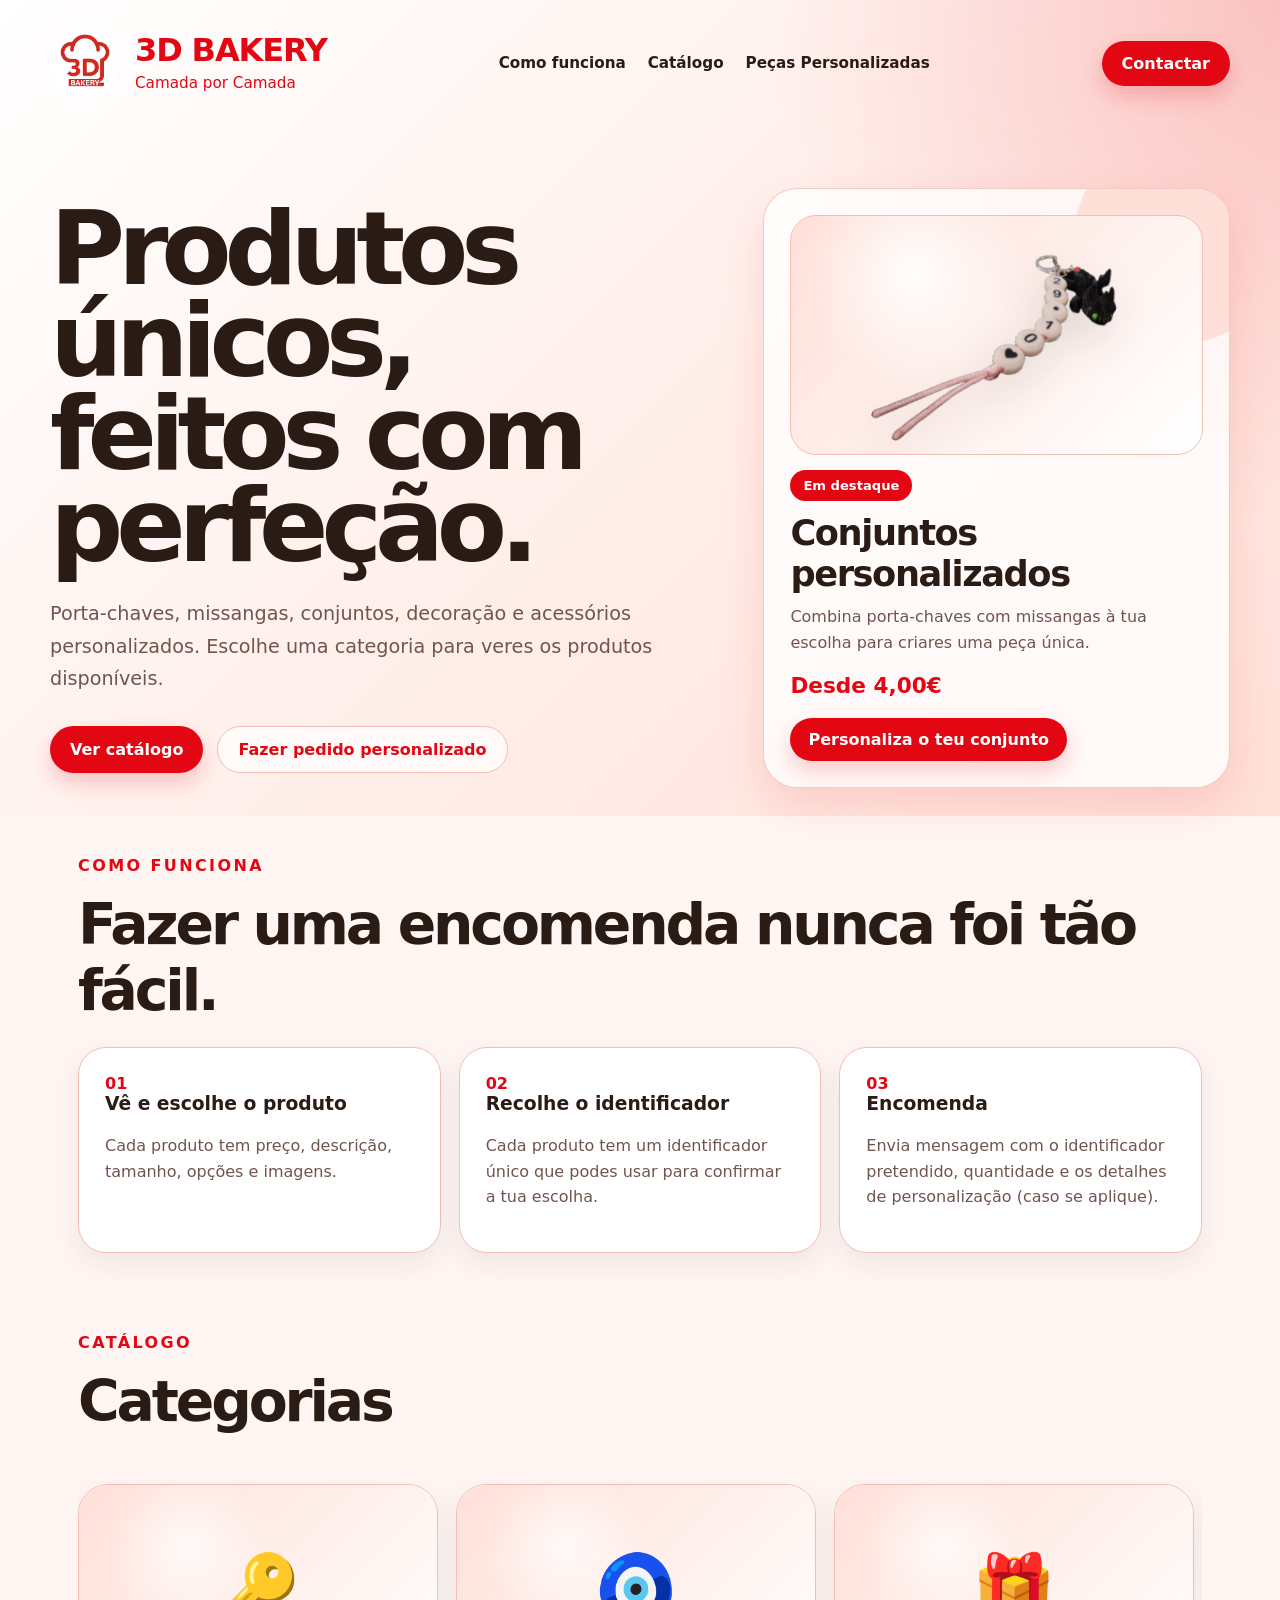
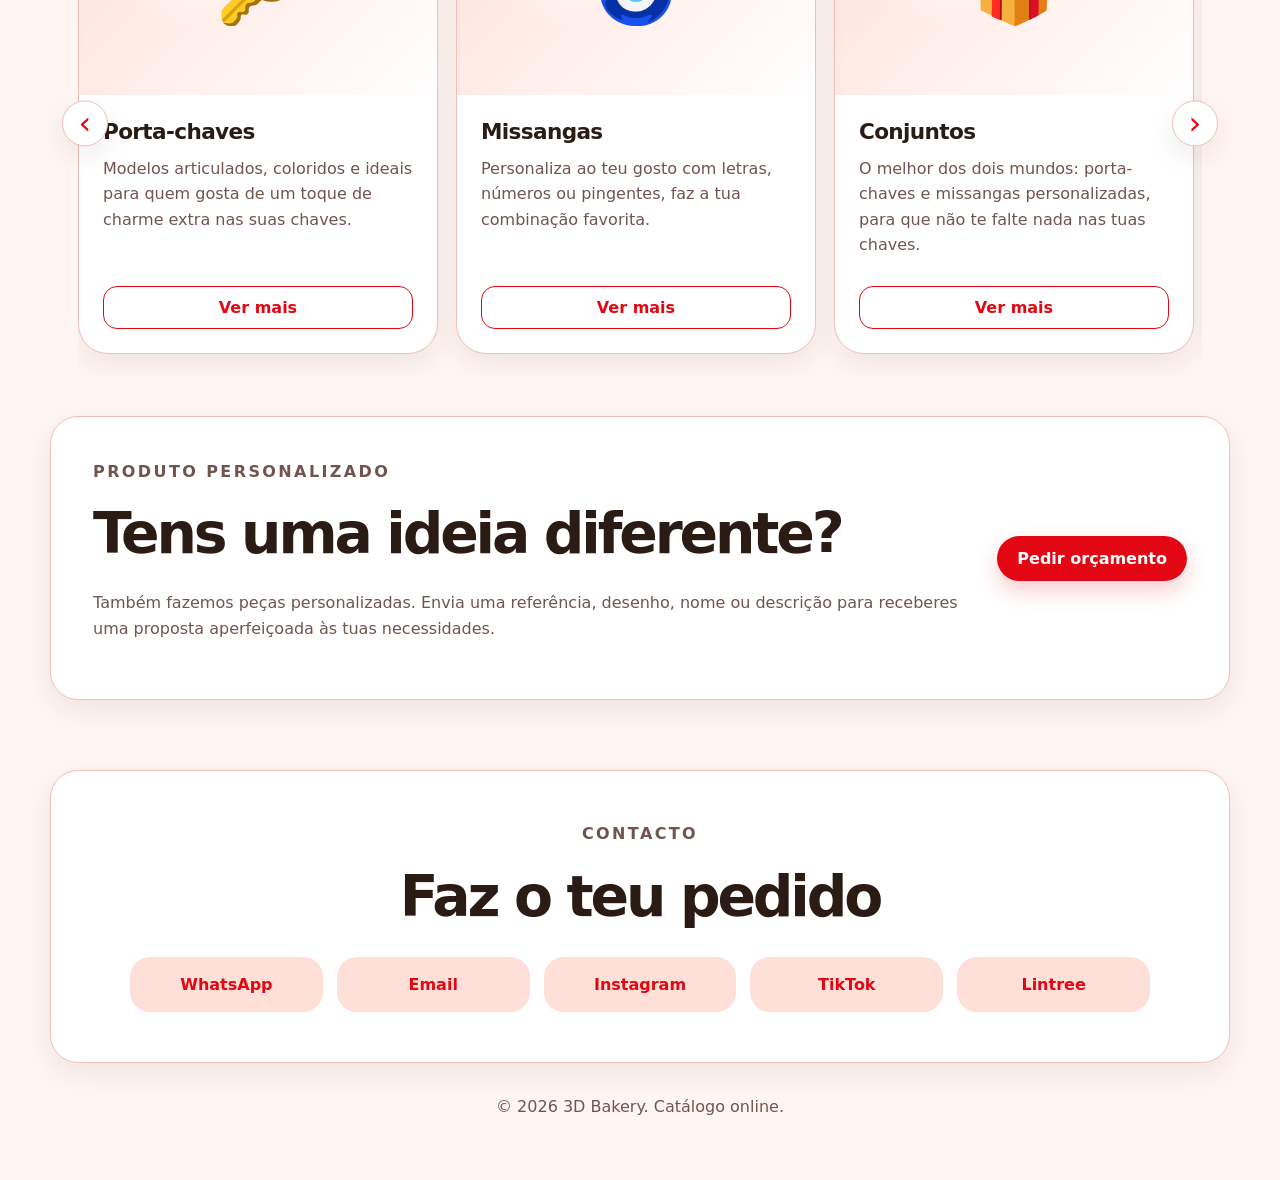
==== index.html @ d5591119 "First commit" ====
<!DOCTYPE html>
<html lang="pt">
<head>
  <link rel="icon" type="image/png" href="assets/logo-3d-bakery.png" />
  <meta charset="UTF-8" />
  <meta name="viewport" content="width=device-width, initial-scale=1.0" />

  <title>3D Bakery | Portefólio</title>
  <meta name="description" content="Catálogo online de produtos personalizados da 3D Bakery." />

  <link rel="stylesheet" href="style.css" />
</head>

<body>
  <header class="site-header">
    <nav class="navbar">
      <a class="brand" href="index.html">
        <img class="brand-logo" src="assets/logo-3d-bakery.png" alt="Logotipo 3D Bakery" />
        <div class="brand-text">
          <strong>3D Bakery</strong>
          <span>Camada por Camada</span>
        </div>
      </a>

      <div class="nav-links">
        <a href="index.html#como-funciona">Como funciona</a>
        <a href="index.html#catalogo">Catálogo</a>
        <a href="index.html#personalizado">Peças Personalizadas</a>
      </div>

      <a class="nav-button" href="index.html#contacto">Contactar</a>
    </nav>

    <section class="hero-content">
      <div class="hero-copy">
        <h1>Produtos únicos, feitos com perfeção.</h1>
        <p class="hero-text">
          Porta-chaves, missangas, conjuntos, decoração e acessórios personalizados.
          Escolhe uma categoria para veres os produtos disponíveis.
        </p>

        <div class="hero-actions">
          <a class="primary-button" href="#catalogo">Ver catálogo</a>
          <a class="secondary-button" href="#personalizado">Fazer pedido personalizado</a>
        </div>
      </div>

      <aside class="hero-card hero-feature-product">
        <div class="hero-feature-image">
          <img src="assets/feature-conjunto.png" alt="Conjunto personalizado com missangas" />
        </div>

        <div class="hero-feature-content">
          <span>Em destaque</span>
          <h2>Conjuntos personalizados</h2>
          <p>
            Combina porta-chaves com missangas à tua escolha para criares uma peça única.
          </p>

          <div class="hero-feature-meta">
            <strong>Desde 4,00€</strong>
          </div>

          <a class="hero-card-button" href="categoria.html?categoria=conjuntos">
            Personaliza o teu conjunto
          </a>
        </div>
      </aside>
    </section>
  </header>

  <main>
    <section id="como-funciona" class="section intro">
      <p class="eyebrow">Como funciona</p>
      <h2>Fazer uma encomenda nunca foi tão fácil.</h2>

      <div class="steps">
        <article>
          <span>01</span>
          <h3>Vê e escolhe o produto</h3>
          <p>Cada produto tem preço, descrição, tamanho, opções e imagens.</p>
        </article>

        <article>
          <span>02</span>
          <h3>Recolhe o identificador</h3>
          <p>Cada produto tem um identificador único que podes usar para confirmar a tua escolha.</p>
        </article>

        <article>
          <span>03</span>
          <h3>Encomenda</h3>
          <p>Envia mensagem com o identificador pretendido, quantidade e os detalhes de personalização (caso se aplique).</p>
        </article>
      </div>
    </section>

    <section id="catalogo" class="section categories-section">
      <div class="section-heading">
        <div>
          <p class="eyebrow">Catálogo</p>
          <h2>Categorias</h2>
        </div>
      </div>

      <div class="carousel-shell">
        <button class="carousel-control carousel-prev" aria-label="Categoria anterior">‹</button>
        <div id="categoryCarousel" class="category-carousel" aria-label="Carrossel de categorias"></div>
        <button class="carousel-control carousel-next" aria-label="Categoria seguinte">›</button>
      </div>
    </section>

    <section id="personalizado" class="section custom-order">
      <div>
        <p class="eyebrow">Produto personalizado</p>
        <h2>Tens uma ideia diferente?</h2>
        <p>
          Também fazemos peças personalizadas. Envia uma referência, desenho, nome ou descrição para receberes uma proposta aperfeiçoada às tuas necessidades.
        </p>
      </div>

      <a class="primary-button" href="#contacto">Pedir orçamento</a>
    </section>

    <section id="contacto" class="section contact">
      <p class="eyebrow">Contacto</p>
      <h2>Faz o teu pedido</h2>

      <div class="contact-grid">
        <a href="https://wa.me/351914263009" target="_blank" rel="noopener">WhatsApp</a>
        <a href="mailto:3dbake.house@gmail.com">Email</a>
        <a href="https://www.instagram.com/3d.bakery_" target="_blank" rel="noopener">Instagram</a>
        <a href="https://www.tiktok.com/@3d.bakery_" target="_blank" rel="noopener">TikTok</a>
        <a href="https://linktr.ee/3d.bakery" target="_blank" rel="noopener">Lintree</a>
      </div>
    </section>
  </main>

  <footer>
    <p>© <span id="year"></span> 3D Bakery. Catálogo online.</p>
  </footer>

  <script src="data.js"></script>
  <script src="home.js"></script>
</body>
</html>
---- style.css ----
:root {
  --bg: #fff6f4;
  --surface: #ffffff;
  --text: #2a1c14;
  --muted: #72544f;
  --brand: #e30713;
  --brand-dark: #b9050f;
  --soft: #ffe0d8;
  --soft-light: #fff0ec;
  --border: #f4bdb5;
  --shadow: 0 18px 45px rgba(227, 7, 19, 0.12);
  --shadow-soft: 0 10px 28px rgba(42, 28, 20, 0.08);
}

* {
  box-sizing: border-box;
}

html {
  scroll-behavior: smooth;
}

body {
  margin: 0;
  font-family: Inter, system-ui, -apple-system, BlinkMacSystemFont, "Segoe UI", sans-serif;
  background: var(--bg);
  color: var(--text);
}

a,
button,
input {
  font: inherit;
}

a {
  color: inherit;
  text-decoration: none;
}

button {
  border: 0;
  cursor: pointer;
}

.site-header,
.page-header {
  padding: 28px;
  background:
    radial-gradient(circle at top right, rgba(227, 7, 19, 0.18), transparent 34%),
    linear-gradient(135deg, #ffffff 0%, #ffe0d8 100%);
}

.site-header {
  min-height: 82vh;
}

.page-header {
  border-bottom: 1px solid var(--border);
}

.navbar {
  max-width: 1180px;
  margin: 0 auto;
  display: flex;
  justify-content: space-between;
  gap: 22px;
  align-items: center;
}

.brand {
  display: flex;
  align-items: center;
  gap: 15px;
  min-width: 0;
}

.brand-logo {
  width: 70px;
  height: 70px;
  object-fit: contain;
  flex: 0 0 auto;
}

.brand-text {
  min-width: 0;
}

.brand-text strong {
  display: block;
  color: var(--brand);
  font-size: clamp(1.35rem, 3vw, 2rem);
  line-height: 1;
  letter-spacing: -0.035em;
  text-transform: uppercase;
}

.brand-text span {
  display: block;
  color: var(--brand);
  font-size: 0.95rem;
  margin-top: 8px;
}

.nav-links {
  display: flex;
  align-items: center;
  justify-content: center;
  gap: 22px;
  flex: 1;
}

.nav-links a {
  color: var(--text);
  font-size: 0.95rem;
  font-weight: 800;
  transition: 0.2s ease;
  white-space: nowrap;
}

.nav-links a:hover {
  color: var(--brand);
}

.nav-button,
.primary-button,
.secondary-button {
  display: inline-flex;
  align-items: center;
  justify-content: center;
  border-radius: 999px;
  padding: 13px 20px;
  font-weight: 850;
  transition: 0.2s ease;
  white-space: nowrap;
}

.nav-button,
.primary-button {
  background: var(--brand);
  color: white;
  box-shadow: 0 10px 22px rgba(227, 7, 19, 0.20);
}

.nav-button:hover,
.primary-button:hover {
  transform: translateY(-2px);
  background: var(--brand-dark);
}

.secondary-button {
  border: 1px solid var(--border);
  background: rgba(255, 255, 255, 0.72);
  color: var(--brand);
}

.secondary-button:hover {
  transform: translateY(-2px);
  background: white;
}

.hero-content {
  max-width: 1180px;
  margin: 90px auto 0;
  display: grid;
  grid-template-columns: 1.18fr 0.82fr;
  gap: 42px;
  align-items: center;
}

.eyebrow {
  text-transform: uppercase;
  letter-spacing: 0.15em;
  color: var(--brand);
  font-weight: 900;
  font-size: 1rem;
}

h1,
h2,
h3,
p {
  margin-top: 0;
}

h1 {
  font-size: clamp(3rem, 8vw, 6.6rem);
  line-height: 0.9;
  letter-spacing: -0.07em;
  margin-bottom: 26px;
}

.hero-text {
  max-width: 680px;
  color: var(--muted);
  font-size: 1.2rem;
  line-height: 1.7;
}

.hero-actions {
  display: flex;
  flex-wrap: wrap;
  gap: 14px;
  margin-top: 30px;
}

.hero-card {
  background: rgba(255, 255, 255, 0.78);
  backdrop-filter: blur(16px);
  border: 1px solid rgba(244, 189, 181, 0.8);
  border-radius: 34px;
  padding: 34px;
  box-shadow: var(--shadow);
  min-height: 360px;
  display: flex;
  flex-direction: column;
  justify-content: flex-end;
  position: relative;
  overflow: hidden;
}

.hero-card::before {
  content: "";
  position: absolute;
  width: 185px;
  height: 185px;
  top: -44px;
  right: -44px;
  border-radius: 50%;
  background: var(--soft);
}

.hero-card span,
.hero-card h2,
.hero-card p,
.hero-card strong {
  position: relative;
}

.hero-card span {
  width: fit-content;
  background: var(--brand);
  color: white;
  padding: 8px 13px;
  border-radius: 999px;
  font-size: 0.82rem;
  font-weight: 850;
}

.hero-card h2 {
  margin: 22px 0 10px;
  font-size: 2.2rem;
  letter-spacing: -0.04em;
}

.hero-card p {
  color: var(--muted);
  line-height: 1.6;
}

.section {
  max-width: 1180px;
  margin: 0 auto;
  padding: 40px 28px;
}

.section-heading {
  display: flex;
  gap: 22px;
  align-items: end;
  justify-content: space-between;
  margin-bottom: 22px;
}

.section-note,
.page-description {
  color: var(--muted);
  line-height: 1.6;
}

.intro h2,
.categories-section h2,
.products-section h2,
.custom-order h2,
.contact h2 {
  font-size: clamp(2rem, 5vw, 3.55rem);
  letter-spacing: -0.055em;
  margin-bottom: 24px;
}

.page-title {
  font-size: clamp(2.4rem, 6vw, 5rem);
  line-height: 0.92;
  letter-spacing: -0.065em;
  margin-bottom: 14px;
}

.steps {
  display: grid;
  grid-template-columns: repeat(3, 1fr);
  gap: 18px;
}

.steps article,
.product-card,
.contact,
.custom-order {
  background: var(--surface);
  border: 1px solid var(--border);
  border-radius: 28px;
  box-shadow: var(--shadow-soft);
}

.steps article {
  padding: 26px;
}

.steps span {
  color: var(--brand);
  font-weight: 900;
}

.steps p,
.product-card p,
.contact p,
.custom-order p {
  color: var(--muted);
  line-height: 1.6;
}

.carousel-shell {
  position: relative;
}

.category-carousel {
  display: grid;
  grid-auto-flow: column;
  grid-auto-columns: calc((100% - 36px) / 3);
  gap: 18px;
  overflow-x: auto;
  overscroll-behavior-inline: contain;
  scroll-snap-type: inline mandatory;
  scroll-behavior: smooth;
  padding: 4px 4px 22px;
  scrollbar-width: thin;
}

.category-card {
  scroll-snap-align: start;
  background: var(--surface);
  border: 1px solid var(--border);
  border-radius: 30px;
  overflow: hidden;
  box-shadow: var(--shadow-soft);
  display: grid;
  grid-template-rows: 210px 1fr;
  min-height: 470px;
  transition: 0.2s ease;
}

.category-card:hover {
  transform: translateY(-5px);
  box-shadow: var(--shadow);
}

.category-visual,
.product-image,
.gallery-main {
  display: grid;
  place-items: center;
  background:
    radial-gradient(circle at 30% 30%, rgba(255, 255, 255, 0.75), transparent 28%),
    linear-gradient(135deg, var(--soft), #ffffff);
}

.category-placeholder,
.product-placeholder {
  font-size: 4.2rem;
  color: var(--brand);
  font-weight: 950;
}

.category-image,
.product-image-image,
.product-image img,
.gallery-main img {
  width: 100%;
  height: 100%;
  object-fit: cover;
}

.category-info {
  padding: 24px;
  display: grid;
  grid-template-rows: auto 1fr auto;
  gap: 12px;
}

.category-info h3 {
  margin: 0;
  font-size: 1.35rem;
  letter-spacing: -0.03em;
}

.category-info p {
  color: var(--muted);
  line-height: 1.6;
  margin: 0;
}

.carousel-control {
  position: absolute;
  top: 50%;
  z-index: 3;
  width: 46px;
  height: 46px;
  border-radius: 999px;
  transform: translateY(-60%);
  background: white;
  color: var(--brand);
  border: 1px solid var(--border);
  box-shadow: var(--shadow-soft);
  font-size: 2rem;
  line-height: 1;
  display: grid;
  place-items: center;
  transition: 0.2s ease;
}

.carousel-control:hover {
  background: var(--brand);
  color: white;
}

.carousel-prev {
  left: -16px;
}

.carousel-next {
  right: -16px;
}

.custom-order {
  display: flex;
  justify-content: space-between;
  align-items: center;
  gap: 28px;
  padding: 42px;
  margin-bottom: 70px;
}

.filters {
  display: flex;
  gap: 12px;
  flex-wrap: wrap;
}

input {
  min-height: 48px;
  min-width: min(340px, 100%);
  border-radius: 16px;
  border: 1px solid var(--border);
  padding: 0 16px;
  background: white;
  color: var(--text);
  outline: none;
}

input:focus {
  border-color: var(--brand);
  box-shadow: 0 0 0 4px rgba(227, 7, 19, 0.16);
}

.category-row {
  display: flex;
  gap: 12px;
  overflow-x: auto;
  overscroll-behavior-inline: contain;
  scroll-snap-type: inline mandatory;
  padding: 3px 3px 18px;
  margin-bottom: 16px;
  scrollbar-width: thin;
}

.category-button {
  min-width: 145px;
  min-height: 58px;
  scroll-snap-align: start;
  flex: 0 0 auto;
  display: inline-flex;
  align-items: center;
  justify-content: center;
  text-align: center;
  line-height: 1.15;
  padding: 11px 18px;
  border-radius: 18px;
  background: white;
  color: var(--brand);
  border: 1px solid var(--border);
  font-weight: 850;
  box-shadow: 0 8px 18px rgba(42, 28, 20, 0.05);
  transition: 0.2s ease;
}

.category-button:hover {
  transform: translateY(-2px);
  border-color: var(--brand);
}

.category-button.active {
  background: var(--brand);
  color: white;
  border-color: var(--brand);
}

.product-grid {
  display: grid;
  grid-template-columns: repeat(3, 1fr);
  gap: 18px;
  align-items: stretch;
}

.product-card {
  overflow: hidden;
  transition: 0.2s ease;
  display: flex;
  flex-direction: column;
  min-height: 100%;
}

.product-card:hover {
  transform: translateY(-5px);
  box-shadow: var(--shadow);
}

.product-image {
  height: 220px;
  overflow: hidden;
}

.product-info {
  padding: 22px;
  display: grid;
  grid-template-rows: auto 1fr auto auto;
  gap: 12px;
  flex: 1;
}

.product-top {
  display: flex;
  align-items: flex-start;
  justify-content: space-between;
  gap: 14px;
}

.product-top h3 {
  margin-bottom: 0;
  font-size: 1.22rem;
  letter-spacing: -0.025em;
}

.badge {
  display: inline-flex;
  align-items: center;
  justify-content: center;
  min-height: 32px;
  background: var(--soft);
  color: var(--brand);
  border-radius: 999px;
  padding: 7px 10px;
  font-size: 0.74rem;
  font-weight: 900;
  white-space: nowrap;
}

.product-description {
  margin: 0;
}

.product-meta {
  display: flex;
  flex-wrap: wrap;
  gap: 8px;
  margin-top: 2px;
}

.product-meta span {
  display: inline-flex;
  align-items: center;
  min-height: 31px;
  padding: 7px 10px;
  border-radius: 999px;
  background: var(--soft-light);
  color: var(--text);
  font-size: 0.82rem;
  font-weight: 750;
}

.product-bottom {
  display: flex;
  align-items: center;
  justify-content: space-between;
  gap: 12px;
  margin-top: 2px;
}

.price {
  display: block;
  color: var(--brand);
  font-size: 1.32rem;
  font-weight: 950;
  white-space: nowrap;
}

.small-button {
  min-width: 104px;
  text-align: center;
  background: white;
  color: var(--brand);
  border: 1px solid var(--brand);
  border-radius: 14px;
  padding: 11px 14px;
  font-weight: 850;
  transition: 0.2s ease;
}

.small-button:hover {
  background: var(--brand);
  color: white;
}

.back-link {
  display: inline-flex;
  margin-bottom: 26px;
  color: var(--brand);
  font-weight: 850;
}

.product-detail {
  display: grid;
  grid-template-columns: 1fr 0.82fr;
  gap: 34px;
  align-items: start;
}

.product-gallery {
  display: grid;
  gap: 14px;
}

.gallery-main {
  height: min(560px, 62vw);
  min-height: 330px;
  border: 1px solid var(--border);
  border-radius: 32px;
  overflow: hidden;
  box-shadow: var(--shadow-soft);
}

.placeholder-gallery {
  background:
    radial-gradient(circle at 30% 30%, rgba(255, 255, 255, 0.75), transparent 28%),
    linear-gradient(135deg, var(--soft), #ffffff);
}

.product-placeholder.large {
  font-size: 7rem;
}

.gallery-thumbs {
  display: flex;
  gap: 12px;
  overflow-x: auto;
  padding-bottom: 8px;
}

.thumb-button {
  width: 88px;
  height: 88px;
  flex: 0 0 auto;
  border-radius: 18px;
  border: 2px solid transparent;
  overflow: hidden;
  background: white;
  padding: 0;
}

.thumb-button.active {
  border-color: var(--brand);
}

.thumb-button img {
  width: 100%;
  height: 100%;
  object-fit: cover;
}

.product-detail-copy {
  background: white;
  border: 1px solid var(--border);
  border-radius: 32px;
  padding: 34px;
  box-shadow: var(--shadow-soft);
}

.product-long-description {
  color: var(--muted);
  line-height: 1.7;
  font-size: 1.05rem;
}

.detail-list {
  display: grid;
  gap: 12px;
  margin: 28px 0;
}

.detail-list div {
  display: flex;
  justify-content: space-between;
  gap: 20px;
  border: 1px solid var(--border);
  background: var(--soft-light);
  border-radius: 18px;
  padding: 16px;
}

.detail-list span {
  color: var(--muted);
}

.detail-list strong {
  color: var(--brand);
  text-align: right;
}

.contact {
  text-align: center;
  padding: 50px 28px;
}

.contact-grid {
  display: grid;
  max-width: 1020px;
  margin: 28px auto 0;
  grid-template-columns: repeat(5, 1fr);
  gap: 14px;
}

.contact-grid a {
  background: var(--soft);
  color: var(--brand);
  padding: 18px;
  border-radius: 20px;
  font-weight: 900;
}

footer {
  text-align: center;
  color: var(--muted);
  padding: 34px 20px 48px;
}

.empty {
  grid-column: 1 / -1;
  text-align: center;
  background: white;
  border-radius: 24px;
  border: 1px solid var(--border);
  padding: 50px 20px;
  color: var(--muted);
}

@media (max-width: 1050px) {
  .nav-links {
    display: none;
  }
}

@media (max-width: 980px) {
  .hero-content,
  .product-grid,
  .product-detail {
    grid-template-columns: repeat(2, 1fr);
  }

  .hero-copy,
  .product-gallery,
  .product-detail-copy {
    grid-column: 1 / -1;
  }

  .category-carousel {
    grid-auto-columns: calc((100% - 18px) / 2);
  }
}

@media (max-width: 760px) {
  .hero-content,
  .steps,
  .product-grid,
  .contact-grid,
  .product-detail {
    grid-template-columns: 1fr;
  }

  .section-heading,
  .custom-order {
    align-items: stretch;
    flex-direction: column;
  }

  .filters {
    flex-direction: column;
  }

  input {
    width: 100%;
  }

  h1 {
    font-size: 3.5rem;
  }

  .site-header,
  .page-header {
    padding: 20px;
  }

  .navbar {
    align-items: center;
  }

  .brand-logo {
    width: 58px;
    height: 58px;
  }

  .brand-text strong {
    font-size: 1.35rem;
  }

  .brand-text span {
    font-size: 0.82rem;
  }

  .nav-button {
    display: none;
  }

  .category-carousel {
    grid-auto-columns: 86%;
  }

  .carousel-control {
    display: none;
  }

  .category-button {
    min-width: 132px;
  }
}

/* Feature product card in hero */
.hero-feature-product {
  justify-content: space-between;
  gap: 20px;
  min-height: 430px;
  padding: 26px;
}

.hero-feature-product::before {
  width: 210px;
  height: 210px;
  top: -55px;
  right: -55px;
}

.hero-feature-image {
  position: relative;
  height: 240px;
  border-radius: 26px;
  background:
    radial-gradient(circle at 30% 25%, rgba(255, 255, 255, 0.9), transparent 32%),
    linear-gradient(135deg, var(--soft), #ffffff);
  border: 1px solid var(--border);
  display: grid;
  place-items: center;
  overflow: hidden;
}

.hero-feature-image img {
  width: 55%;
  height: 86%;
  object-fit: contain;
  transform: rotate(20deg);
  filter: drop-shadow(0 18px 20px rgba(42, 28, 20, 0.14));
}

.hero-feature-content {
  position: relative;
}

.hero-feature-content h2 {
  margin: 18px 0 10px;
}

.hero-feature-meta {
  position: relative;
  display: flex;
  align-items: center;
  gap: 10px;
  flex-wrap: wrap;
  margin: 18px 0 20px;
}

.hero-feature-meta strong {
  color: var(--brand);
  font-size: 1.35rem;
}

.hero-feature-meta small {
  background: var(--soft);
  color: var(--brand);
  border-radius: 999px;
  padding: 7px 10px;
  font-weight: 900;
}

.hero-card-button {
  position: relative;
  display: inline-flex;
  width: fit-content;
  align-items: center;
  justify-content: center;
  border-radius: 999px;
  padding: 12px 18px;
  background: var(--brand);
  color: white;
  font-weight: 850;
  box-shadow: 0 10px 22px rgba(227, 7, 19, 0.20);
  transition: 0.2s ease;
}

.hero-card-button:hover {
  transform: translateY(-2px);
  background: var(--brand-dark);
}
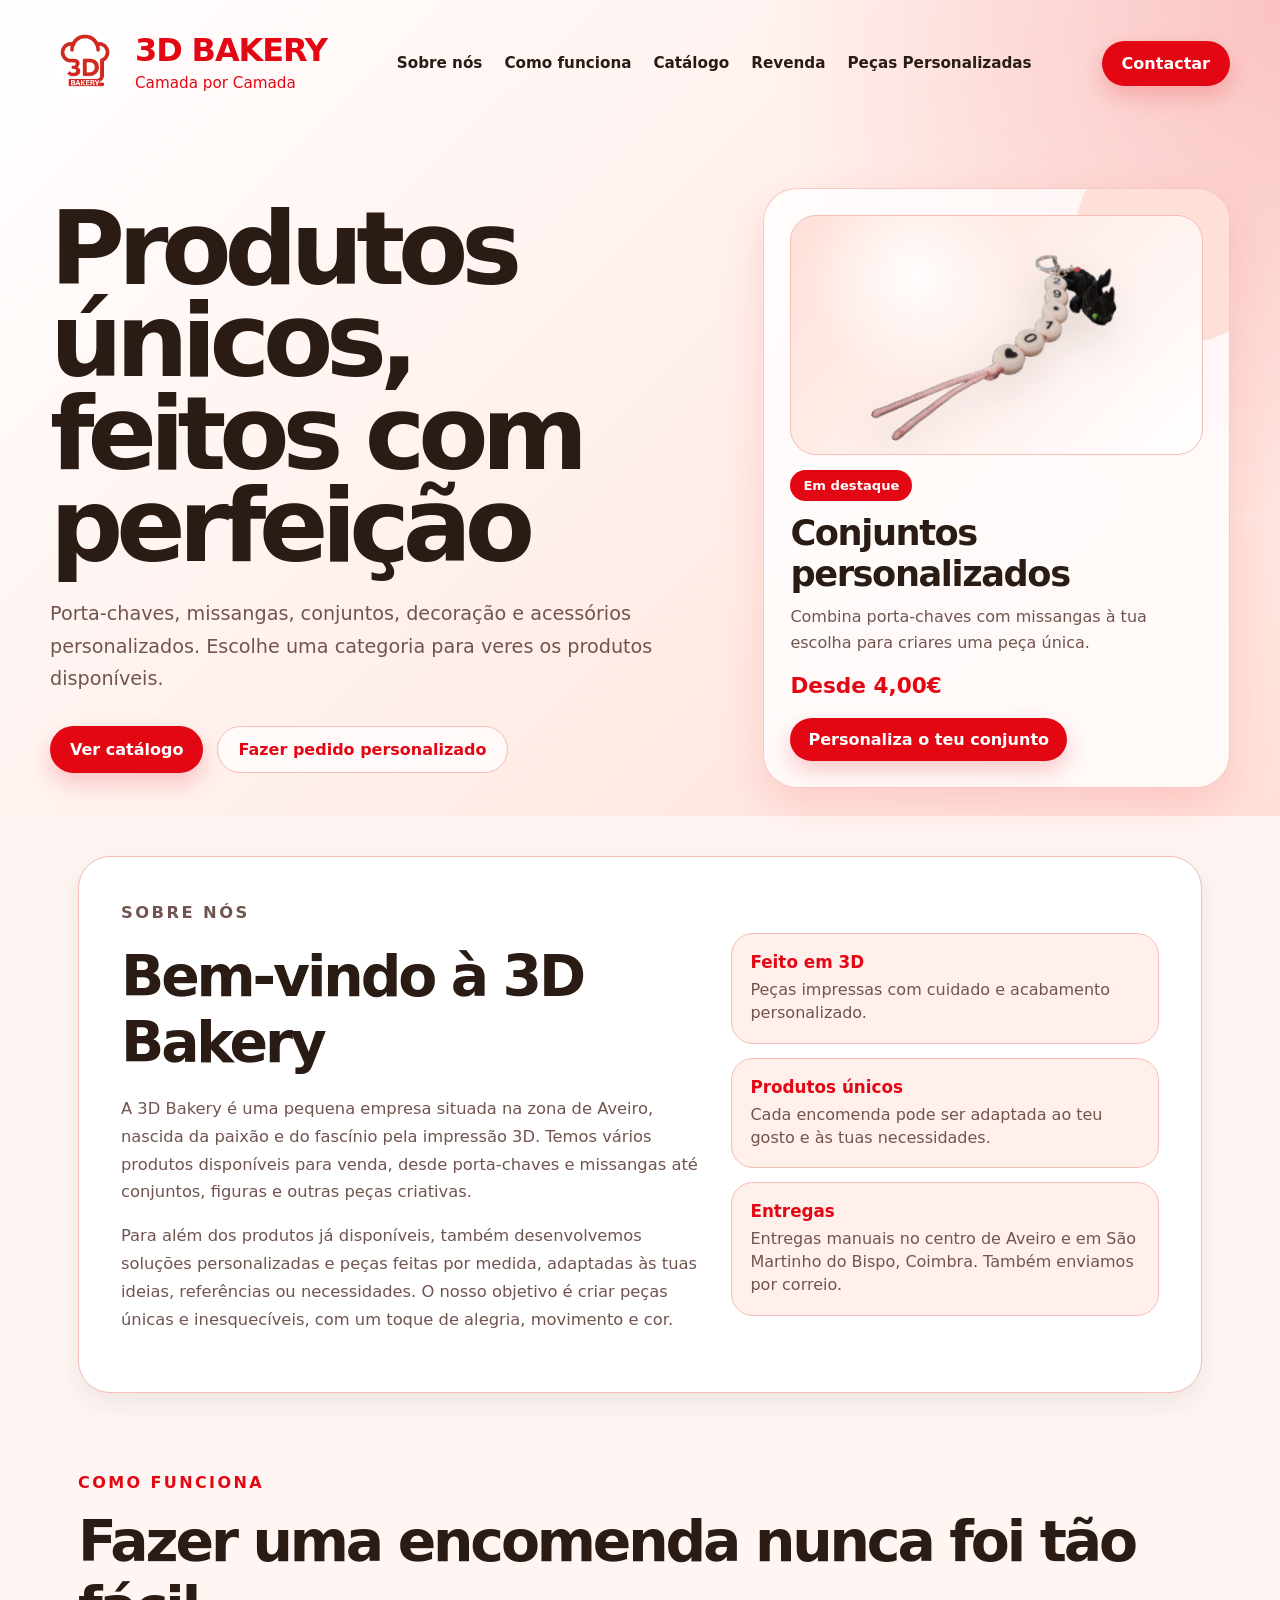
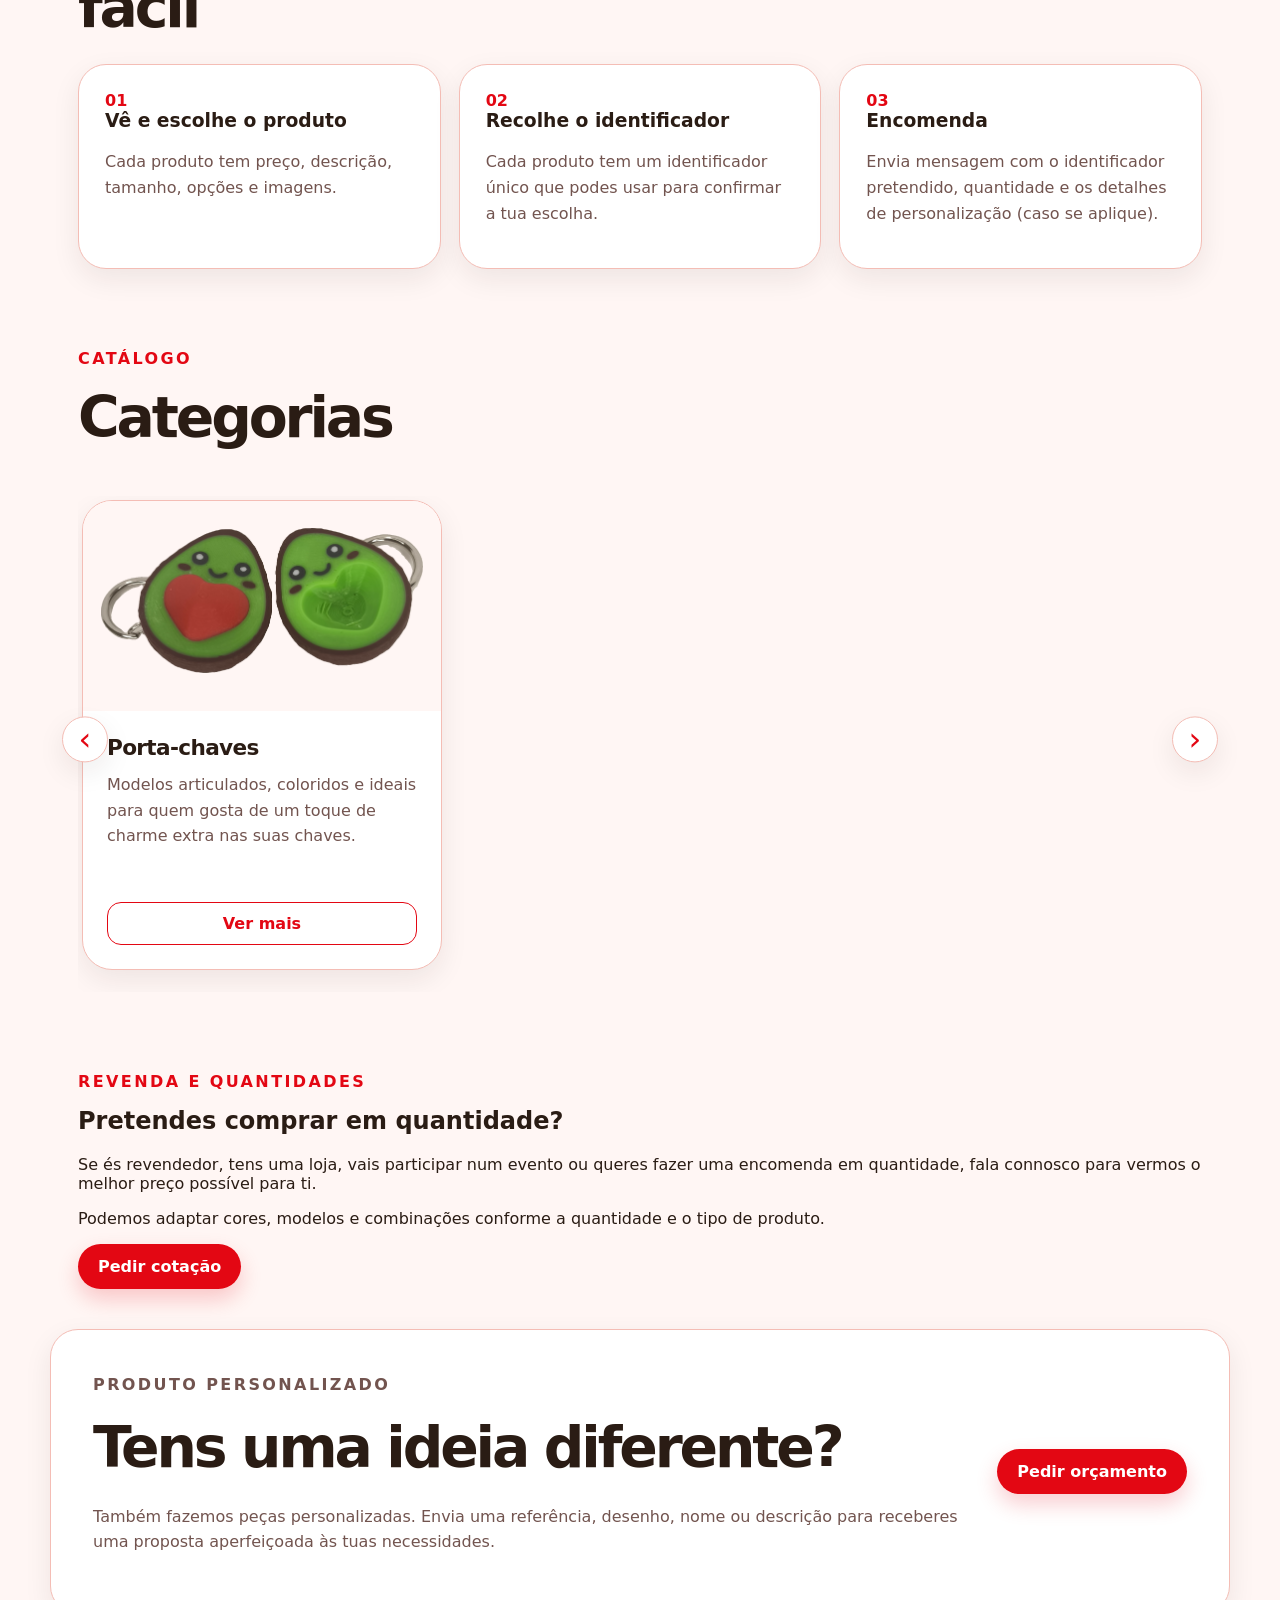
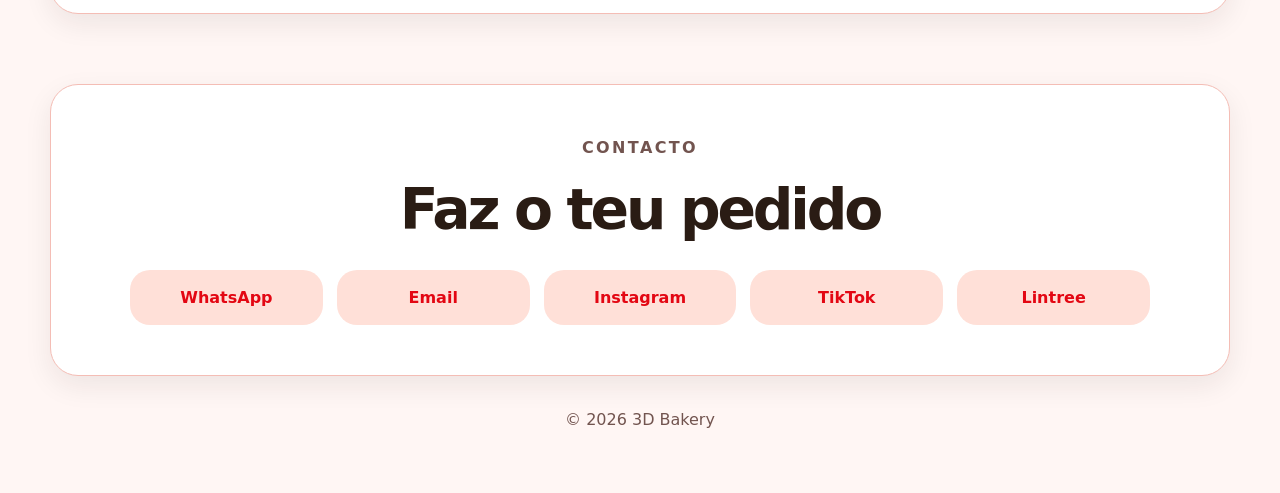
==== commit 8186b20e: "First iteration for online page" ====
--- a/index.html
+++ b/index.html
@@ -23,8 +23,10 @@
       </a>
 
       <div class="nav-links">
+        <a href="#sobre-nos">Sobre nós</a>
         <a href="index.html#como-funciona">Como funciona</a>
         <a href="index.html#catalogo">Catálogo</a>
+        <a href="index.html#revenda">Revenda</a>
         <a href="index.html#personalizado">Peças Personalizadas</a>
       </div>
 
@@ -33,7 +35,7 @@
 
     <section class="hero-content">
       <div class="hero-copy">
-        <h1>Produtos únicos, feitos com perfeção.</h1>
+        <h1>Produtos únicos, feitos com perfeição</h1>
         <p class="hero-text">
           Porta-chaves, missangas, conjuntos, decoração e acessórios personalizados.
           Escolhe uma categoria para veres os produtos disponíveis.
@@ -70,9 +72,47 @@
   </header>
 
   <main>
+    <section id="sobre-nos" class="section about-section">
+      <div class="about-card">
+        <div class="about-content">
+          <p class="eyebrow">Sobre nós</p>
+          <h2>Bem-vindo à 3D Bakery</h2>
+          <p>
+            A 3D Bakery é uma pequena empresa situada na zona de Aveiro, nascida da paixão
+            e do fascínio pela impressão 3D. Temos vários produtos disponíveis para venda,
+            desde porta-chaves e missangas até conjuntos, figuras e outras peças criativas.
+          </p>
+
+          <p>
+            Para além dos produtos já disponíveis, também desenvolvemos soluções personalizadas
+            e peças feitas por medida, adaptadas às tuas ideias, referências ou necessidades.
+            O nosso objetivo é criar peças únicas e inesquecíveis, com um toque de alegria,
+            movimento e cor.
+          </p>
+        </div>
+
+        <div class="about-highlights">
+          <article>
+            <strong>Feito em 3D</strong>
+            <span>Peças impressas com cuidado e acabamento personalizado.</span>
+          </article>
+
+          <article>
+            <strong>Produtos únicos</strong>
+            <span>Cada encomenda pode ser adaptada ao teu gosto e às tuas necessidades.</span>
+          </article>
+
+          <article>
+            <strong>Entregas</strong>
+            <span>Entregas manuais no centro de Aveiro e em São Martinho do Bispo, Coimbra. Também enviamos por correio.</span>
+          </article>
+        </div>
+      </div>
+    </section>
+
     <section id="como-funciona" class="section intro">
       <p class="eyebrow">Como funciona</p>
-      <h2>Fazer uma encomenda nunca foi tão fácil.</h2>
+      <h2>Fazer uma encomenda nunca foi tão fácil</h2>
 
       <div class="steps">
         <article>
@@ -107,6 +147,24 @@
         <button class="carousel-control carousel-prev" aria-label="Categoria anterior">‹</button>
         <div id="categoryCarousel" class="category-carousel" aria-label="Carrossel de categorias"></div>
         <button class="carousel-control carousel-next" aria-label="Categoria seguinte">›</button>
+      </div>
+    </section>
+
+    <section id="revenda" class="section wholesale-section">
+      <div class="wholesale-card">
+        <div>
+          <p class="eyebrow">Revenda e quantidades</p>
+          <h2>Pretendes comprar em quantidade?</h2>
+          <p>
+            Se és revendedor, tens uma loja, vais participar num evento ou queres fazer uma encomenda em quantidade,
+            fala connosco para vermos o melhor preço possível para ti.
+          </p>
+          <p>
+            Podemos adaptar cores, modelos e combinações conforme a quantidade e o tipo de produto.
+          </p>
+        </div>
+
+        <a class="primary-button" href="#contacto">Pedir cotação</a>
       </div>
     </section>
 
@@ -137,7 +195,7 @@
   </main>
 
   <footer>
-    <p>© <span id="year"></span> 3D Bakery. Catálogo online.</p>
+    <p>© <span id="year"></span> 3D Bakery</p>
   </footer>
 
   <script src="data.js"></script>
--- a/style.css
+++ b/style.css
@@ -373,6 +373,15 @@
     linear-gradient(135deg, var(--soft), #ffffff);
 }
 
+.category-visual {
+  height: 210px;
+  overflow: hidden;
+  position: relative;
+  z-index: 1;
+  background: var(--bg);
+  padding-top: 18px;
+}
+
 .category-placeholder,
 .product-placeholder {
   font-size: 4.2rem;
@@ -380,13 +389,21 @@
   font-weight: 950;
 }
 
-.category-image,
 .product-image-image,
 .product-image img,
 .gallery-main img {
   width: 100%;
   height: 100%;
   object-fit: cover;
+}
+
+.category-image {
+  width: 100%;
+  height: calc(100% - 18px);
+  object-fit: contain;
+  object-position: center top;
+  padding: 0 18px 18px;
+  display: block;
 }
 
 .category-info {
@@ -859,6 +876,11 @@
   .category-button {
     min-width: 132px;
   }
+
+  .about-card {
+    grid-template-columns: 1fr;
+    padding: 28px;
+  }
 }
 
 /* Feature product card in hero */
@@ -945,4 +967,134 @@
 .hero-card-button:hover {
   transform: translateY(-2px);
   background: var(--brand-dark);
+}
+
+.about-section {
+  padding-bottom: 40px;
+}
+
+.about-card {
+  background: white;
+  border: 1px solid var(--border);
+  border-radius: 32px;
+  box-shadow: var(--shadow-soft);
+  padding: 42px;
+  display: grid;
+  grid-template-columns: 1.15fr 0.85fr;
+  gap: 32px;
+  align-items: center;
+}
+
+.about-content h2 {
+  font-size: clamp(2rem, 5vw, 3.55rem);
+  letter-spacing: -0.055em;
+  margin-bottom: 20px;
+}
+
+.about-content p {
+  color: var(--muted);
+  line-height: 1.7;
+  font-size: 1.02rem;
+}
+
+.about-highlights {
+  display: grid;
+  gap: 14px;
+}
+
+.about-highlights article {
+  background: var(--soft-light);
+  border: 1px solid var(--border);
+  border-radius: 22px;
+  padding: 18px;
+}
+
+.about-highlights strong {
+  display: block;
+  color: var(--brand);
+  font-size: 1.05rem;
+  margin-bottom: 6px;
+}
+
+.about-highlights span {
+  display: block;
+  color: var(--muted);
+  line-height: 1.45;
+}
+
+.category-image.missangas-cover {
+  transform: rotate(30deg) scale(0.40) translateY(-550px) translateX(-250px);
+  object-fit: contain;
+}
+
+.category-image.conjuntos-cover {
+  transform: rotate(30deg) scale(0.70) translateY(-100px) translateX(-100px);
+  object-fit: contain;
+}
+
+.gallery-with-arrows {
+  position: relative;
+}
+
+.gallery-arrow {
+  position: absolute;
+  top: 50%;
+  z-index: 5;
+  width: 46px;
+  height: 46px;
+  border-radius: 999px;
+  transform: translateY(-50%);
+  background: white;
+  color: var(--brand);
+  border: 1px solid var(--border);
+  box-shadow: var(--shadow-soft);
+  font-size: 2rem;
+  line-height: 1;
+  display: grid;
+  place-items: center;
+  transition: 0.2s ease;
+}
+
+.gallery-arrow:hover {
+  background: var(--brand);
+  color: white;
+}
+
+.gallery-arrow-left {
+  left: 14px;
+}
+
+.gallery-arrow-right {
+  right: 14px;
+}
+
+.main-media {
+  width: 100%;
+  height: 100%;
+}
+
+.main-media img,
+.main-media video {
+  width: 100%;
+  height: 100%;
+  object-fit: contain;
+  display: block;
+  background: var(--soft-light);
+}
+
+.video-thumb {
+  width: 100%;
+  height: 100%;
+  display: grid;
+  place-items: center;
+  background: var(--soft);
+  color: var(--brand);
+  font-size: 1.8rem;
+  font-weight: 900;
+}
+
+.gallery-main {
+  aspect-ratio: 3 / 4;
+  height: auto;
+  min-height: unset;
 }
